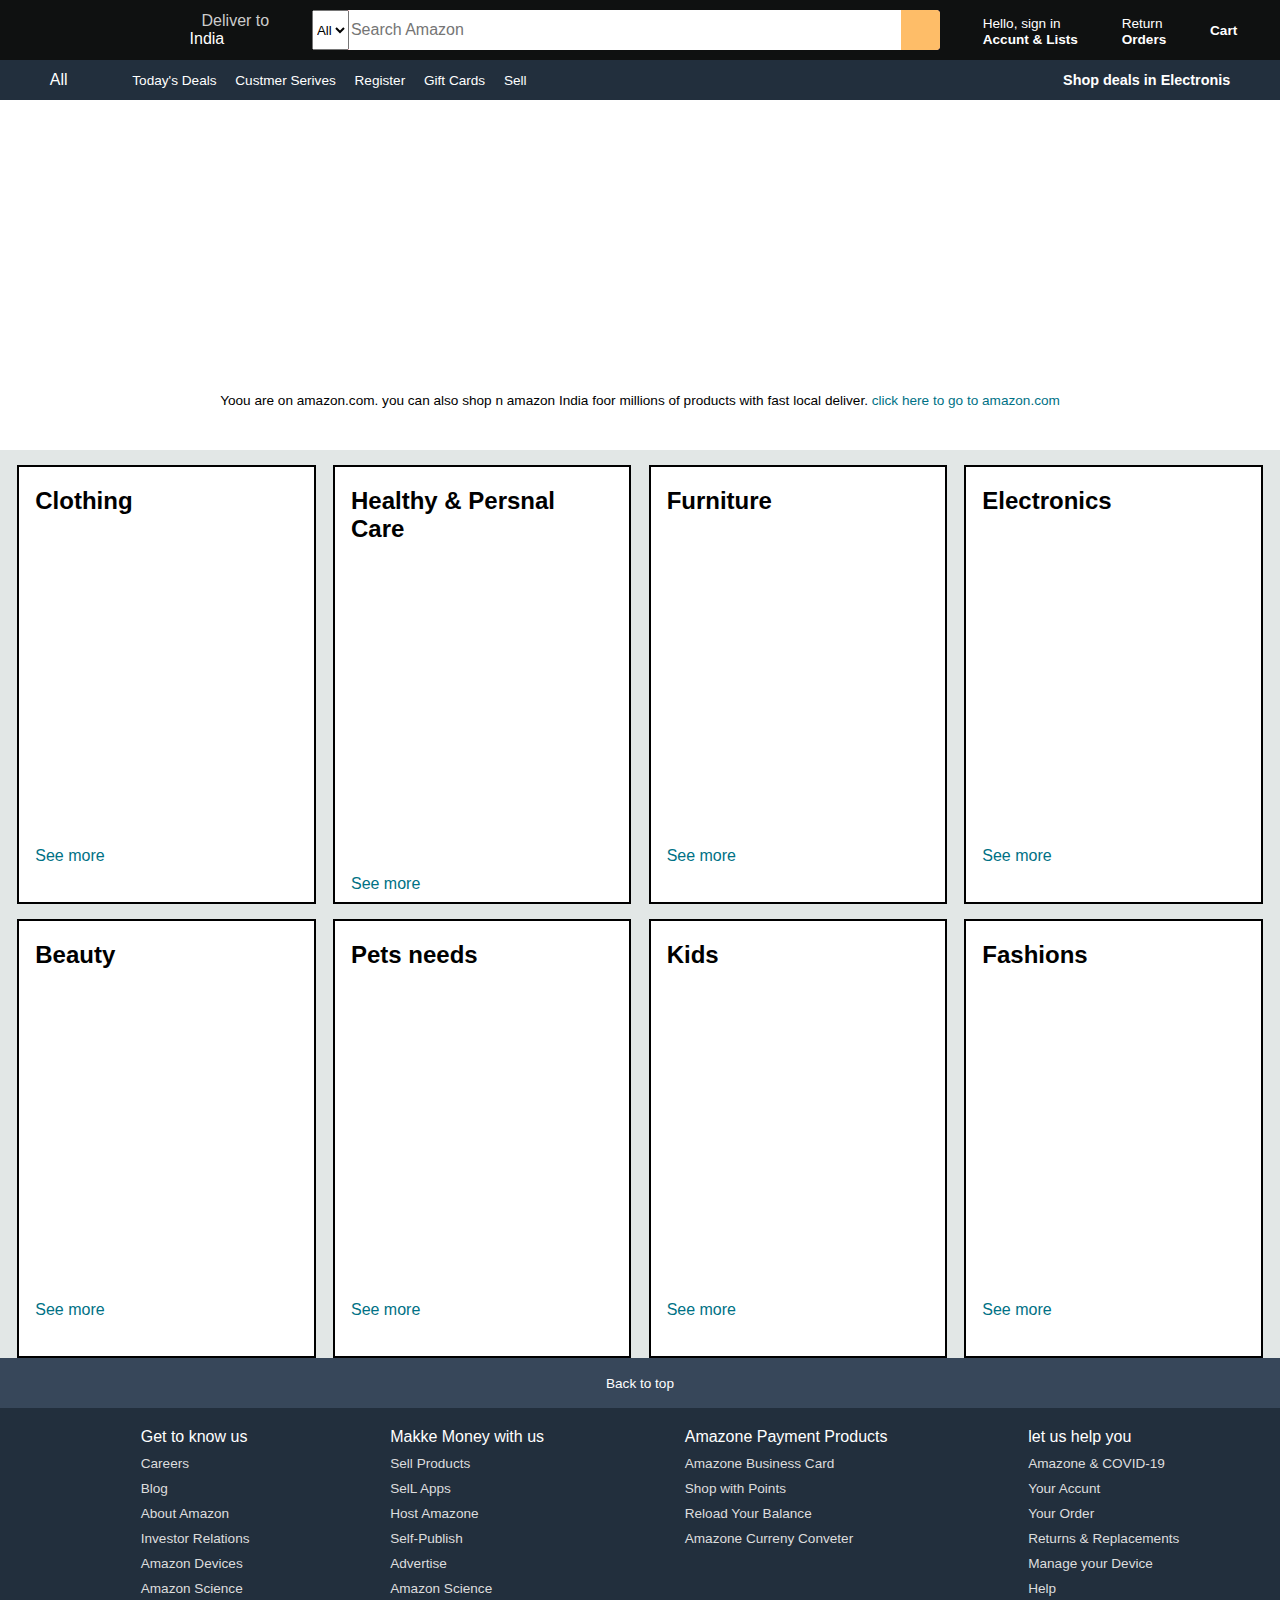
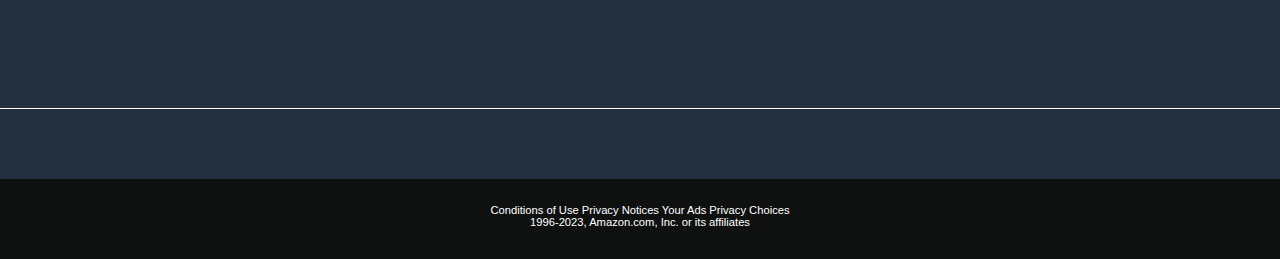
==== index.html @ bb70f2a4 "Add files via upload" ====
<!DOCTYPE html>
<html lang="en">
<head>
    <meta charset="UTF-8">
    <meta name="viewport" content="width=device-width, initial-scale=1.0">
    <title>Amazone</title>
    <link rel="stylesheet" href="https://cdnjs.cloudflare.com/ajax/libs/font-awesome/6.4.2/css/all.min.css" integrity="sha512-z3gLpd7yknf1YoNbCzqRKc4qyor8gaKU1qmn+CShxbuBusANI9QpRohGBreCFkKxLhei6S9CQXFEbbKuqLg0DA==" crossorigin="anonymous" referrerpolicy="no-referrer" />
    <link rel="stylesheet" href="style.css">
</head>
<body>
  <header>
    <div class="navbar">
        <div class="nav-logo border">
            <div class="logo"></div>
        </div>
        <div class="nav-address border">
            <p class="add-first">Deliver to</p>
            <div class="add-icon">
                <i class="fa-solid fa-location-dot"></i>
                <p class="add-second">India</p>
            </div>
        </div>
        <div class="nav-search">
            <select class="serach-select">
                <option> All</option>
            </select>
            <input placeholder="Search Amazon" class="search-input">
            <div class="search-icon">
                <i class="fa-solid fa-magnifying-glass"></i>  
            </div>
        </div>
        <div class="nav-singin border">
            <p><span>Hello, sign in</span></p>
            <p class="nav-second"> Accunt & Lists</p>
        </div>
        <div class="nav-return border">
            <p><span>Return</span></p>
            <p class="nav-second"> Orders</p>
        </div>
        <div class="nav-cart border">
            <i class="fa-solid fa-cart-shopping"></i>
            Cart 
        </div>
    </div>
    <div class="panel">
        <div class="panel-all">
            <i class="fa-solid fa-bars"></i>
            All 
        </div>
        <div class="panel-ops">
            <p>Today's Deals</p>
            <p>Custmer Serives</p>
            <p>Register</p>
            <p>Gift Cards</p>
            <p>Sell</p>
        </div>
        <div class="panel-deals">
            Shop deals in Electronis
        </div>
    </div>
  </header> 
 <div class="hero-section">
    <div class="hero-msg">
        <p>Yoou are on amazon.com. you can also shop n amazon India foor millions of products with fast local deliver. <a>click here to go to amazon.com</a></p>
    </div>
  </div>
  <div class="shop-section">
    <div class="box1 box">
        <div class="box-content">
            <h2>Clothing</h2>
            <div class="box-img" style="background-image: url('box1_image.jpg');"></div>
            <p>See more</p>
        </div>
    </div>
    <div class="box2 box">
        <div class="box-content">
            <h2>Healthy & Persnal Care</h2>
            <div class="box-img" style="background-image: url('box2_image.jpg');"></div>
            <p>See more</p>
        </div>
    </div>
    <div class="box3 box">
        <div class="box-content">
            <h2>Furniture</h2>
            <div class="box-img" style="background-image: url('box3_image.jpg');"></div>
            <p>See more</p>
        </div>
    </div>
    <div class="box4 box">
        <div class="box-content">
            <h2>Electronics</h2>
            <div class="box-img" style="background-image: url('box4_image.jpg');"></div>
            <p>See more</p>
        </div>
    </div>
    <div class="box5 box">
        <div class="box-content">
            <h2>Beauty</h2>
            <div class="box-img" style="background-image: url('box5_image.jpg');"></div>
            <p>See more</p>
        </div>
    </div>
    <div class="box6 box">
        <div class="box-content">
            <h2>Pets needs</h2>
            <div class="box-img" style="background-image: url('box6_image.jpg');"></div>
            <p>See more</p>
        </div>
    </div>
    <div class="box7 box">
        <div class="box-content">
            <h2>Kids</h2>
            <div class="box-img" style="background-image: url('box7_image.jpg');"></div>
            <p>See more</p>
        </div>
    </div>
    <div class="box8 box">
        <div class="box-content">
            <h2>Fashions</h2>
            <div class="box-img" style="background-image: url('box8_image.jpg');"></div>
            <p>See more</p>
        </div>
    </div>
 </div>
 <footer>
    <div class="foot-panel1">
        Back to top
    </div>
    <div class="foot-panel2">
        <ul>
            <p>Get to know us</p>
            <a>Careers</a>
            <a>Blog</a>
            <a>About Amazon</a>
            <a>Investor Relations</a>
            <a>Amazon Devices</a>
            <a>Amazon Science</a>
        </ul>

        <ul>
            <p>Makke Money with us</p>
            <a>Sell Products</a>
            <a>SelL Apps</a>
            <a>Host Amazone</a>
            <a>Self-Publish</a>
            <a>Advertise</a>
            <a>Amazon Science</a>
        </ul>
    
        <ul>
            <p>Amazone Payment Products</p>
            <a>Amazone Business Card</a>
            <a>Shop with Points</a>
            <a>Reload Your Balance</a>
            <a>Amazone Curreny Conveter</a>
        </ul>
    
        <ul>
            <p>let us help you</p>
            <a>Amazone & COVID-19</a>
            <a>Your Accunt</a>
            <a>Your Order</a>
            <a>Returns & Replacements</a>
            <a>Manage your Device</a>
            <a>Help</a>
        </ul>
    </div>
    <div class="foot-panel3">
        <dic class="logo"></dic>
    </div>
    <div class="fot-panel4">
        <div class="pages">
            <a>Conditions of Use</a>
            <a>Privacy Notices</a>
            <a>Your Ads Privacy Choices</a>
        </div>
        <div class="copyright">
            1996-2023, Amazon.com, Inc. or its affiliates
        </div>
    </div>
 </footer>
</body>
</html>
---- style.css ----
* {
    margin: 0;
    font-family: Arial;
    border: border-box;

}

.navbar {
    height: 60px;
    background-color: #0f1111;
    color: white;
    display: flex;
    align-items: center;
    justify-content: space-evenly;
}

.nav-log {
    height:50px;
    width: 100px;
}
.logo {
    background-image: url("amazon_logo.png");
    background-size: cover;
    height: 50px;
    width: 100px;
}
.border {
    border: 1.5px solid transparent;
}

.border:hover {
    border: 1.5x solid white; 
} 
/**box2**/
.add-first {
    color: #cccccc;
    font-size: 1rem;
    margin-left: 15px;
}
.add-second {
    font-size: 1rem;
    margin-left: 3px;
}
.add-icon {
    display:flex;
    align-items: center;
}

/**box3**/
.nav-search {
    display:flex;
    justify-content: space-evenly;
    background-color: pink;
    width:628px;
    height: 40px;
    border-radius: 4px; 
}
.search-select {
    background-color: #f3f3f3;
    width:100%;
    text-align: center;
    border-top-left-radius: 4px;
    border-bottom-left-radius: 4px;
    border: none;
}
.search-input {
    width: 100%;
    font-size: 1rem;
    border: none;
}
.search-icon {
    width: 45px;
    display:flex;
    justify-content: center;
    align-items: center;
    font-size: 1.2rem;
    background-color: #febd68;
    border-top-right-radius: 4px;
    border-bottom-right-radius: 4px;
    color: #0f1111;
}
.nav-search:hover {
    border: 2px solid orange;
}
/**boox4**/
span {
    font-size: 0.85rem;
}
.nav-second {
    font-size: 0.85rem;
    font-weight:700;
}

/**box5**/
.nav-cart i {
    font-size: 0.85rem;
}
.nav-cart {
    font-size: 0.85rem;
    font-weight:700;
}
/**pannel**/
.panel{
    height:40px;
    background-color: #222f3d;
    display: flex;
    color: white;
    align-items:center;
    justify-content: space-evenly; 
}
.panel-ops p{
    display: inline;
    margin-left: 15px;
}
.panel-ops {
    width: 70%;
    font-size: 0.85rem;
}
.panel-deals {
    font-size: 0.9rem;
    font-weight: 700;
}
/**hero section**/
.hero-section {
    background-image: url("hero_image.jpg");
    background-size: cover;
    height:350px;
    display: flex;
    justify-content: center;
    align-items: flex-end;
}
.hero-msg {
    background-color: white;
    color: black;
    height: 50px;
    display: flex;
    align-items: center;
    justify-content: center;
    font-size: 0.85rem;
    width: 90%;
    margin-bottom: 25px;

}
.hero-msg a {
    color: #007185;
}
/**shop-section**/
.shop-section {
    display: flex;
    flex-wrap: wrap; 
    justify-content: space-evenly;
    background-color: #e2e7e6; 
}
.box {
    border:2px solid black;
    height: 400px;
    width:23%;
    background-color: white;
    padding:20px 0px 15px;
    margin-top: 15px;
}

.box-img {
    height: 300px;
    background-size: cover;
    margin-top: 1rem;
    margin-bottom: 1rem;
}
.box-content {
    margin-left: 1rem;
    margin-right: 1rem;
}
.box-content p{
    color: #007185;
}

/**footer panel**/
.footer {
    margin-top: 15px;
}
.foot-panel1 {
    background-color: #37475a;
    color:white;
    height: 50px;
    display: flex;
    justify-content: center;
    align-items: center;
    font-size:0.85rem;
}
.foot-panel2 {
    background-color: #222f3d;
    color: white;
    height: 300px;
    display: flex;
    justify-content: space-evenly;
}
ul {
    margin-top:20px;
}
ul a{
    display: block;
    font-size:0.85rem;
    margin-top: 10px;
    color:#dddddd;  
}
.foot-panel3 {
    background-color: #222f3d;
    color: white;
    border-top:0.5px solid white;
    height: 70px;
    display: flex;
    justify-content: center;
    align-items: center;
}
.logo {
    background-image: url("amazon_logo.png");
    background-size: cover;
    height: 50px;
}
.fot-panel4 {
    background-color: #0f1111;
    color: white;
    height: 80px;
    font-size: 0.7rem;
    text-align: center;
}
.pages{
    padding-top: 25px;
}
.copyrite{
    padding-top: 5px;
}
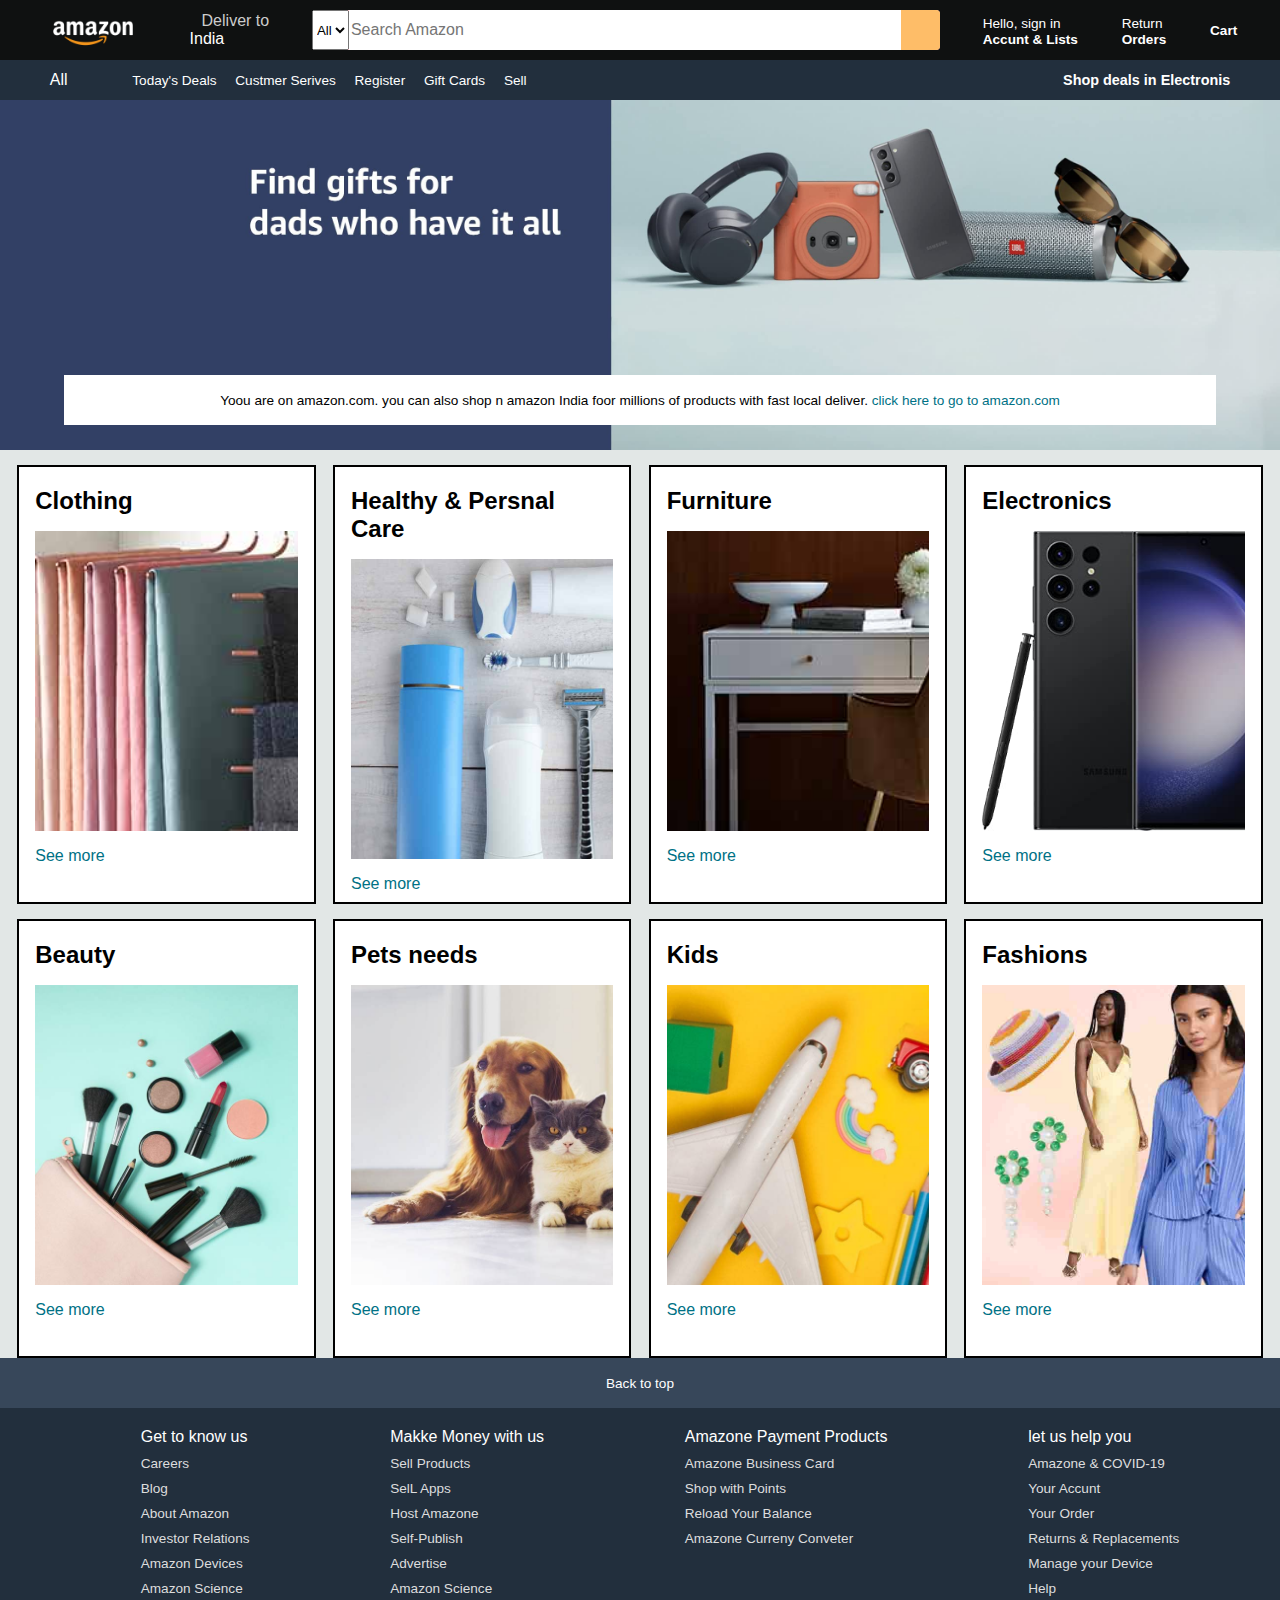
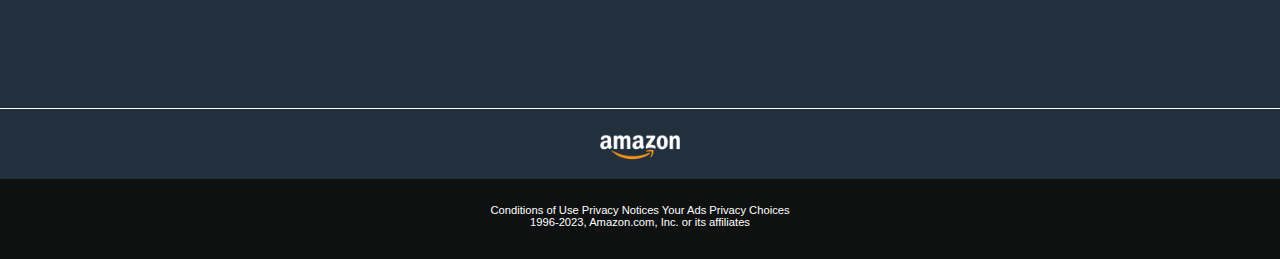
==== commit b5b7b264: "Add files via upload" ====
--- a/index.html
+++ b/index.html
@@ -5,7 +5,7 @@
     <meta name="viewport" content="width=device-width, initial-scale=1.0">
     <title>Amazone</title>
     <link rel="stylesheet" href="https://cdnjs.cloudflare.com/ajax/libs/font-awesome/6.4.2/css/all.min.css" integrity="sha512-z3gLpd7yknf1YoNbCzqRKc4qyor8gaKU1qmn+CShxbuBusANI9QpRohGBreCFkKxLhei6S9CQXFEbbKuqLg0DA==" crossorigin="anonymous" referrerpolicy="no-referrer" />
-    <link rel="stylesheet" href="style.css">
+    <link rel="stylesheet" href="style1.css">
 </head>
 <body>
   <header>
--- a/style1.css
+++ b/style1.css
@@ -0,0 +1,233 @@
+* {
+    margin: 0;
+    font-family: Arial;
+    border: border-box;
+
+}
+
+.navbar {
+    height: 60px;
+    background-color: #0f1111;
+    color: white;
+    display: flex;
+    align-items: center;
+    justify-content: space-evenly;
+}
+
+.nav-log {
+    height:50px;
+    width: 100px;
+}
+.logo {
+    background-image: url("amazon_logo.png");
+    background-size: cover;
+    height: 50px;
+    width: 100px;
+}
+.border {
+    border: 1.5px solid transparent;
+}
+
+.border:hover {
+    border: 1.5x solid white; 
+} 
+/**box2**/
+.add-first {
+    color: #cccccc;
+    font-size: 1rem;
+    margin-left: 15px;
+}
+.add-second {
+    font-size: 1rem;
+    margin-left: 3px;
+}
+.add-icon {
+    display:flex;
+    align-items: center;
+}
+
+/**box3**/
+.nav-search {
+    display:flex;
+    justify-content: space-evenly;
+    background-color: pink;
+    width:628px;
+    height: 40px;
+    border-radius: 4px; 
+}
+.search-select {
+    background-color: #f3f3f3;
+    width:100%;
+    text-align: center;
+    border-top-left-radius: 4px;
+    border-bottom-left-radius: 4px;
+    border: none;
+}
+.search-input {
+    width: 100%;
+    font-size: 1rem;
+    border: none;
+}
+.search-icon {
+    width: 45px;
+    display:flex;
+    justify-content: center;
+    align-items: center;
+    font-size: 1.2rem;
+    background-color: #febd68;
+    border-top-right-radius: 4px;
+    border-bottom-right-radius: 4px;
+    color: #0f1111;
+}
+.nav-search:hover {
+    border: 2px solid orange;
+}
+/**boox4**/
+span {
+    font-size: 0.85rem;
+}
+.nav-second {
+    font-size: 0.85rem;
+    font-weight:700;
+}
+
+/**box5**/
+.nav-cart i {
+    font-size: 0.85rem;
+}
+.nav-cart {
+    font-size: 0.85rem;
+    font-weight:700;
+}
+/**pannel**/
+.panel{
+    height:40px;
+    background-color: #222f3d;
+    display: flex;
+    color: white;
+    align-items:center;
+    justify-content: space-evenly; 
+}
+.panel-ops p{
+    display: inline;
+    margin-left: 15px;
+}
+.panel-ops {
+    width: 70%;
+    font-size: 0.85rem;
+}
+.panel-deals {
+    font-size: 0.9rem;
+    font-weight: 700;
+}
+/**hero section**/
+.hero-section {
+    background-image: url("hero_image.jpg");
+    background-size: cover;
+    height:350px;
+    display: flex;
+    justify-content: center;
+    align-items: flex-end;
+}
+.hero-msg {
+    background-color: white;
+    color: black;
+    height: 50px;
+    display: flex;
+    align-items: center;
+    justify-content: center;
+    font-size: 0.85rem;
+    width: 90%;
+    margin-bottom: 25px;
+
+}
+.hero-msg a {
+    color: #007185;
+}
+/**shop-section**/
+.shop-section {
+    display: flex;
+    flex-wrap: wrap; 
+    justify-content: space-evenly;
+    background-color: #e2e7e6; 
+}
+.box {
+    border:2px solid black;
+    height: 400px;
+    width:23%;
+    background-color: white;
+    padding:20px 0px 15px;
+    margin-top: 15px;
+}
+
+.box-img {
+    height: 300px;
+    background-size: cover;
+    margin-top: 1rem;
+    margin-bottom: 1rem;
+}
+.box-content {
+    margin-left: 1rem;
+    margin-right: 1rem;
+}
+.box-content p{
+    color: #007185;
+}
+
+/**footer panel**/
+.footer {
+    margin-top: 15px;
+}
+.foot-panel1 {
+    background-color: #37475a;
+    color:white;
+    height: 50px;
+    display: flex;
+    justify-content: center;
+    align-items: center;
+    font-size:0.85rem;
+}
+.foot-panel2 {
+    background-color: #222f3d;
+    color: white;
+    height: 300px;
+    display: flex;
+    justify-content: space-evenly;
+}
+ul {
+    margin-top:20px;
+}
+ul a{
+    display: block;
+    font-size:0.85rem;
+    margin-top: 10px;
+    color:#dddddd;  
+}
+.foot-panel3 {
+    background-color: #222f3d;
+    color: white;
+    border-top:0.5px solid white;
+    height: 70px;
+    display: flex;
+    justify-content: center;
+    align-items: center;
+}
+.logo {
+    background-image: url("amazon_logo.png");
+    background-size: cover;
+    height: 50px;
+}
+.fot-panel4 {
+    background-color: #0f1111;
+    color: white;
+    height: 80px;
+    font-size: 0.7rem;
+    text-align: center;
+}
+.pages{
+    padding-top: 25px;
+}
+.copyrite{
+    padding-top: 5px;
+}
+     